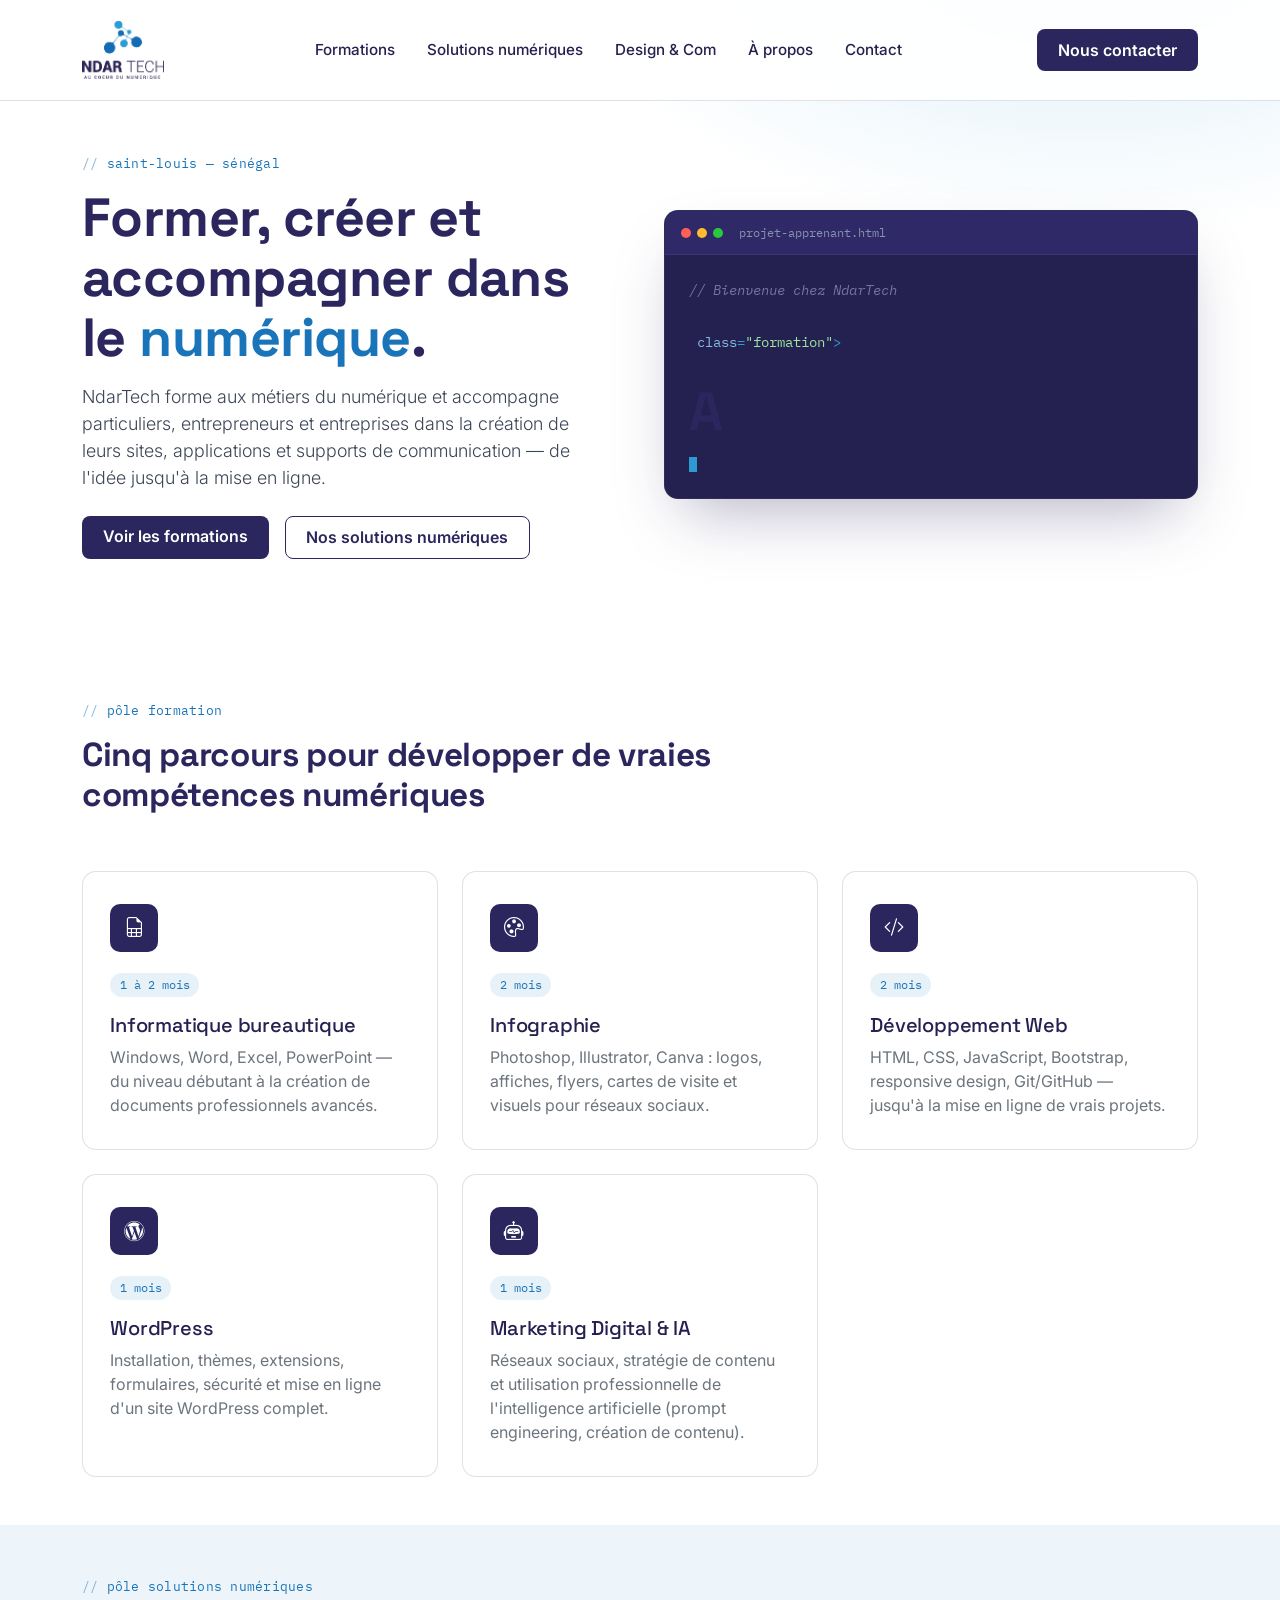
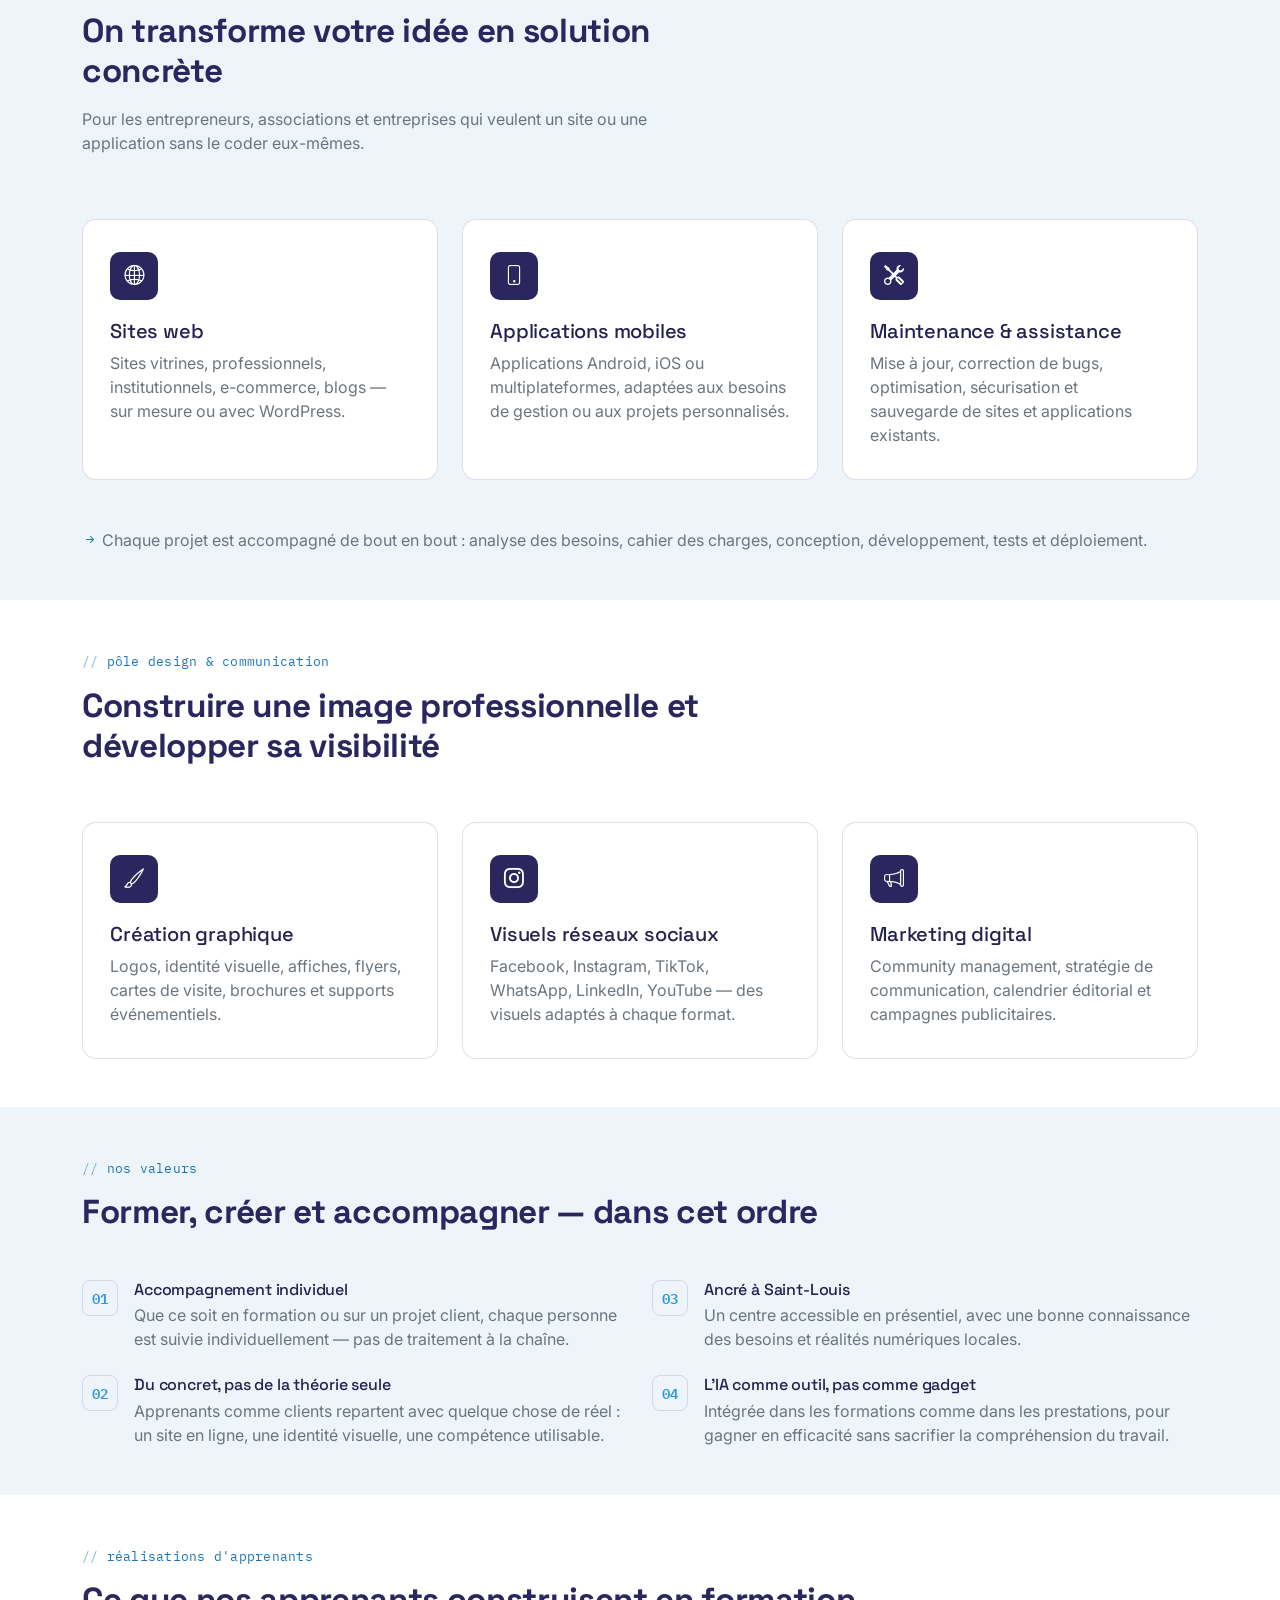
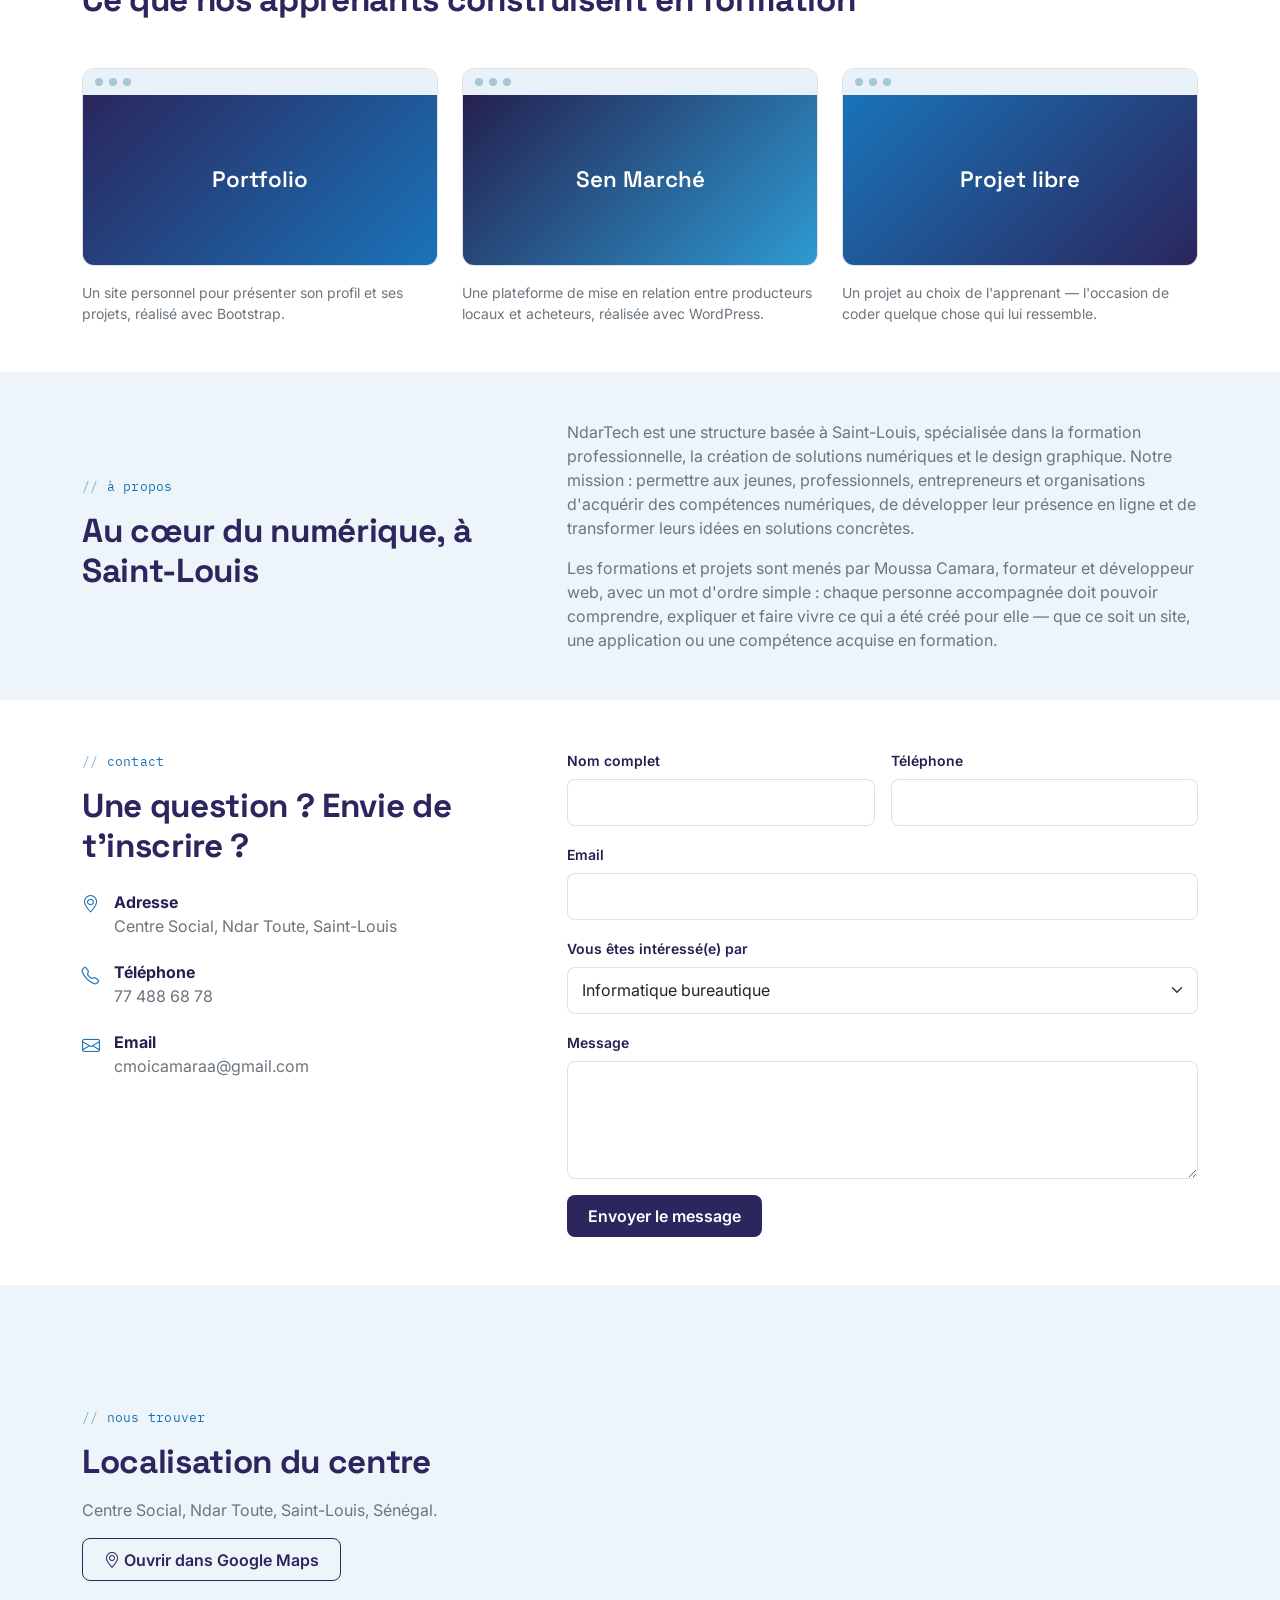
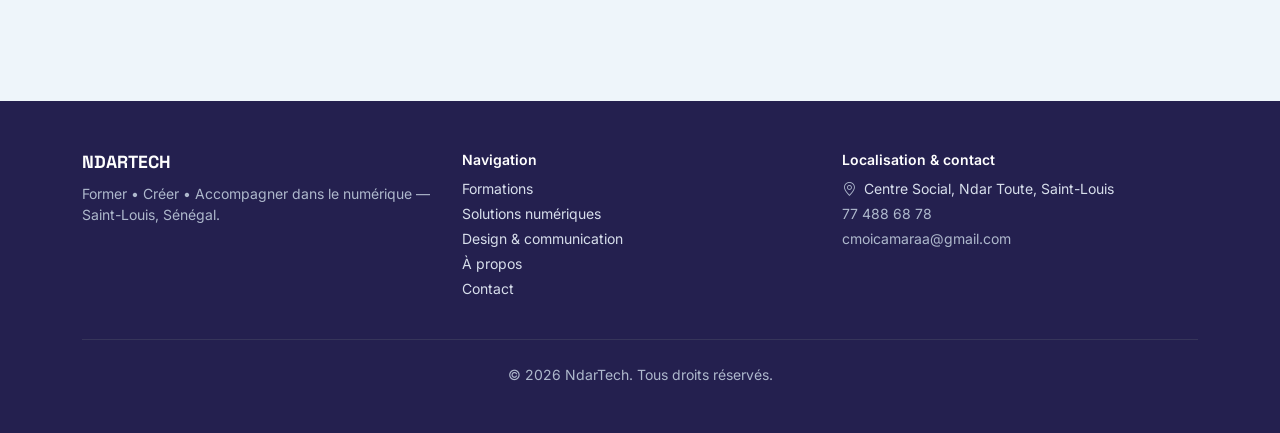
==== ndartech-site.html @ b28cbedf "ajoute logo" ====
<!DOCTYPE html>
<html lang="fr">
<head>
<meta charset="UTF-8">
<meta name="viewport" content="width=device-width, initial-scale=1.0">
<title>NdarTech — Centre de formation numérique à Saint-Louis</title>
<meta name="description" content="NdarTech forme aux métiers du web à Saint-Louis : développement web, Bootstrap, WordPress. Formations pratiques, projets réels, accompagnement personnalisé.">

<link href="https://cdn.jsdelivr.net/npm/bootstrap@5.3.3/dist/css/bootstrap.min.css" rel="stylesheet">
<link rel="stylesheet" href="https://cdn.jsdelivr.net/npm/bootstrap-icons@1.11.3/font/bootstrap-icons.css">
<link rel="preconnect" href="https://fonts.googleapis.com">
<link href="https://fonts.googleapis.com/css2?family=Space+Grotesk:wght@500;600;700&family=Inter:wght@400;500;600&family=IBM+Plex+Mono:wght@500&display=swap" rel="stylesheet">
<link rel="stylesheet" href="style/style.css">

</head>
<body>

<!-- ============ NAVBAR ============ -->
<nav class="navbar navbar-expand-lg navbar-ndar fixed-top py-3">
  <div class="container">
    <a class="navbar-brand" href="#accueil" aria-label="NdarTech, accueil">
      <img src="image/logo.png" alt="NdarTech - Au coeur du numérique">
    </a>
    <button class="navbar-toggler" type="button" data-bs-toggle="collapse" data-bs-target="#nav">
      <span class="navbar-toggler-icon"></span>
    </button>
    <div class="collapse navbar-collapse" id="nav">
      <ul class="navbar-nav mx-auto">
        <li class="nav-item"><a class="nav-link" href="#formations">Formations</a></li>
        <li class="nav-item"><a class="nav-link" href="#solutions">Solutions numériques</a></li>
        <li class="nav-item"><a class="nav-link" href="#design">Design &amp; Com</a></li>
        <li class="nav-item"><a class="nav-link" href="#apropos">À propos</a></li>
        <li class="nav-item"><a class="nav-link" href="#contact">Contact</a></li>
      </ul>
      <a href="#contact" class="btn btn-signal d-none d-lg-inline-block">Nous contacter</a>
    </div>
  </div>
</nav>

<!-- ============ HERO ============ -->
<header class="hero" id="accueil">
  <div class="container">
    <div class="row align-items-center g-5">
      <div class="col-lg-6">
        <div class="eyebrow">saint-louis — sénégal</div>
        <h1>Former, créer et accompagner dans le <em>numérique</em>.</h1>
        <p class="lead mt-3 mb-4">
          NdarTech forme aux métiers du numérique et accompagne particuliers, entrepreneurs et entreprises
          dans la création de leurs sites, applications et supports de communication — de l'idée jusqu'à la mise en ligne.
        </p>
        <div class="d-flex gap-3 flex-wrap justify-content-lg-start justify-content-center">
          <a href="#formations" class="btn btn-signal">Voir les formations</a>
          <a href="#solutions" class="btn btn-outline-ndar">Nos solutions numériques</a>
        </div>
      </div>

      <div class="col-lg-6">
        <div class="editor">
          <div class="editor-bar">
            <span class="editor-dot" style="background:#FF5F57"></span>
            <span class="editor-dot" style="background:#FEBC2E"></span>
            <span class="editor-dot" style="background:#28C840"></span>
            <span class="fname">projet-apprenant.html</span>
          </div>
          <div class="editor-body" id="editorBody"><span id="typedCode"></span><span class="caret"></span></div>
        </div>
      </div>
    </div>
  </div>
</header>

<!-- ============ FORMATIONS ============ -->
<section id="formations" class="py-5 py-lg-6" style="padding-top:5rem;padding-bottom:5rem;">
  <div class="container">
    <div class="row mb-5">
      <div class="col-lg-7">
        <div class="eyebrow">pôle formation</div>
        <h2 class="section-title">Cinq parcours pour développer de vraies compétences numériques</h2>
      </div>
    </div>

    <div class="row g-4">
      <div class="col-md-6 col-lg-4">
        <div class="card-formation">
          <div class="icon-badge"><i class="bi bi-file-earmark-spreadsheet"></i></div>
          <span class="niveau">1 à 2 mois</span>
          <h3 class="h5 mt-3 mb-2">Informatique bureautique</h3>
          <p class="text-secondary mb-0">Windows, Word, Excel, PowerPoint — du niveau débutant à la création de documents professionnels avancés.</p>
        </div>
      </div>
      <div class="col-md-6 col-lg-4">
        <div class="card-formation">
          <div class="icon-badge"><i class="bi bi-palette"></i></div>
          <span class="niveau">2 mois</span>
          <h3 class="h5 mt-3 mb-2">Infographie</h3>
          <p class="text-secondary mb-0">Photoshop, Illustrator, Canva : logos, affiches, flyers, cartes de visite et visuels pour réseaux sociaux.</p>
        </div>
      </div>
      <div class="col-md-6 col-lg-4">
        <div class="card-formation">
          <div class="icon-badge"><i class="bi bi-code-slash"></i></div>
          <span class="niveau">2 mois</span>
          <h3 class="h5 mt-3 mb-2">Développement Web</h3>
          <p class="text-secondary mb-0">HTML, CSS, JavaScript, Bootstrap, responsive design, Git/GitHub — jusqu'à la mise en ligne de vrais projets.</p>
        </div>
      </div>
      <div class="col-md-6 col-lg-4">
        <div class="card-formation">
          <div class="icon-badge"><i class="bi bi-wordpress"></i></div>
          <span class="niveau">1 mois</span>
          <h3 class="h5 mt-3 mb-2">WordPress</h3>
          <p class="text-secondary mb-0">Installation, thèmes, extensions, formulaires, sécurité et mise en ligne d'un site WordPress complet.</p>
        </div>
      </div>
      <div class="col-md-6 col-lg-4">
        <div class="card-formation">
          <div class="icon-badge"><i class="bi bi-robot"></i></div>
          <span class="niveau">1 mois</span>
          <h3 class="h5 mt-3 mb-2">Marketing Digital &amp; IA</h3>
          <p class="text-secondary mb-0">Réseaux sociaux, stratégie de contenu et utilisation professionnelle de l'intelligence artificielle (prompt engineering, création de contenu).</p>
        </div>
      </div>
    </div>
  </div>
</section>

<!-- ============ SOLUTIONS NUMERIQUES ============ -->
<section id="solutions" class="section-alt py-5" style="padding-top:5rem;padding-bottom:5rem;">
  <div class="container">
    <div class="row mb-5">
      <div class="col-lg-7">
        <div class="eyebrow">pôle solutions numériques</div>
        <h2 class="section-title">On transforme votre idée en solution concrète</h2>
        <p class="text-secondary mt-3">Pour les entrepreneurs, associations et entreprises qui veulent un site ou une application sans le coder eux-mêmes.</p>
      </div>
    </div>

    <div class="row g-4">
      <div class="col-md-4">
        <div class="card-formation">
          <div class="icon-badge"><i class="bi bi-globe2"></i></div>
          <h3 class="h5 mt-3 mb-2">Sites web</h3>
          <p class="text-secondary mb-0">Sites vitrines, professionnels, institutionnels, e-commerce, blogs — sur mesure ou avec WordPress.</p>
        </div>
      </div>
      <div class="col-md-4">
        <div class="card-formation">
          <div class="icon-badge"><i class="bi bi-phone"></i></div>
          <h3 class="h5 mt-3 mb-2">Applications mobiles</h3>
          <p class="text-secondary mb-0">Applications Android, iOS ou multiplateformes, adaptées aux besoins de gestion ou aux projets personnalisés.</p>
        </div>
      </div>
      <div class="col-md-4">
        <div class="card-formation">
          <div class="icon-badge"><i class="bi bi-tools"></i></div>
          <h3 class="h5 mt-3 mb-2">Maintenance &amp; assistance</h3>
          <p class="text-secondary mb-0">Mise à jour, correction de bugs, optimisation, sécurisation et sauvegarde de sites et applications existants.</p>
        </div>
      </div>
    </div>

    <p class="text-secondary mt-5 mb-0">
      <i class="bi bi-arrow-right-short text-signal" style="color:var(--signal);"></i>
      Chaque projet est accompagné de bout en bout : analyse des besoins, cahier des charges, conception, développement, tests et déploiement.
    </p>
  </div>
</section>

<!-- ============ DESIGN & COMMUNICATION ============ -->
<section id="design" class="py-5" style="padding-top:5rem;padding-bottom:5rem;">
  <div class="container">
    <div class="row mb-5">
      <div class="col-lg-7">
        <div class="eyebrow">pôle design &amp; communication</div>
        <h2 class="section-title">Construire une image professionnelle et développer sa visibilité</h2>
      </div>
    </div>

    <div class="row g-4">
      <div class="col-md-4">
        <div class="card-formation">
          <div class="icon-badge"><i class="bi bi-brush"></i></div>
          <h3 class="h5 mt-3 mb-2">Création graphique</h3>
          <p class="text-secondary mb-0">Logos, identité visuelle, affiches, flyers, cartes de visite, brochures et supports événementiels.</p>
        </div>
      </div>
      <div class="col-md-4">
        <div class="card-formation">
          <div class="icon-badge"><i class="bi bi-instagram"></i></div>
          <h3 class="h5 mt-3 mb-2">Visuels réseaux sociaux</h3>
          <p class="text-secondary mb-0">Facebook, Instagram, TikTok, WhatsApp, LinkedIn, YouTube — des visuels adaptés à chaque format.</p>
        </div>
      </div>
      <div class="col-md-4">
        <div class="card-formation">
          <div class="icon-badge"><i class="bi bi-megaphone"></i></div>
          <h3 class="h5 mt-3 mb-2">Marketing digital</h3>
          <p class="text-secondary mb-0">Community management, stratégie de communication, calendrier éditorial et campagnes publicitaires.</p>
        </div>
      </div>
    </div>
  </div>
</section>

<!-- ============ POURQUOI NDARTECH ============ -->
<section id="pourquoi" class="section-alt py-5" style="padding-top:5rem;padding-bottom:5rem;">
  <div class="container">
    <div class="eyebrow">nos valeurs</div>
    <h2 class="section-title mb-5">Former, créer et accompagner — dans cet ordre</h2>

    <div class="row g-4">
      <div class="col-md-6">
        <div class="feature mb-4">
          <div class="num">01</div>
          <div>
            <h3 class="h6 mb-1">Accompagnement individuel</h3>
            <p class="text-secondary mb-0">Que ce soit en formation ou sur un projet client, chaque personne est suivie individuellement — pas de traitement à la chaîne.</p>
          </div>
        </div>
        <div class="feature">
          <div class="num">02</div>
          <div>
            <h3 class="h6 mb-1">Du concret, pas de la théorie seule</h3>
            <p class="text-secondary mb-0">Apprenants comme clients repartent avec quelque chose de réel : un site en ligne, une identité visuelle, une compétence utilisable.</p>
          </div>
        </div>
      </div>
      <div class="col-md-6">
        <div class="feature mb-4">
          <div class="num">03</div>
          <div>
            <h3 class="h6 mb-1">Ancré à Saint-Louis</h3>
            <p class="text-secondary mb-0">Un centre accessible en présentiel, avec une bonne connaissance des besoins et réalités numériques locales.</p>
          </div>
        </div>
        <div class="feature">
          <div class="num">04</div>
          <div>
            <h3 class="h6 mb-1">L'IA comme outil, pas comme gadget</h3>
            <p class="text-secondary mb-0">Intégrée dans les formations comme dans les prestations, pour gagner en efficacité sans sacrifier la compréhension du travail.</p>
          </div>
        </div>
      </div>
    </div>
  </div>
</section>

<!-- ============ REALISATIONS ============ -->
<section id="realisations" class="py-5" style="padding-top:5rem;padding-bottom:5rem;">
  <div class="container">
    <div class="eyebrow">réalisations d'apprenants</div>
    <h2 class="section-title mb-5">Ce que nos apprenants construisent en formation</h2>

    <div class="row g-4">
      <div class="col-md-4">
        <div class="browser-card">
          <div class="browser-top"><span class="d"></span><span class="d"></span><span class="d"></span></div>
          <div class="browser-preview" style="background:linear-gradient(135deg,#2B265D,#1974B9);">Portfolio</div>
        </div>
        <p class="text-secondary mt-3 small mb-0">Un site personnel pour présenter son profil et ses projets, réalisé avec Bootstrap.</p>
      </div>
      <div class="col-md-4">
        <div class="browser-card">
          <div class="browser-top"><span class="d"></span><span class="d"></span><span class="d"></span></div>
          <div class="browser-preview" style="background:linear-gradient(135deg,#24204F,#2D9BD2);">Sen Marché</div>
        </div>
        <p class="text-secondary mt-3 small mb-0">Une plateforme de mise en relation entre producteurs locaux et acheteurs, réalisée avec WordPress.</p>
      </div>
      <div class="col-md-4">
        <div class="browser-card">
          <div class="browser-top"><span class="d"></span><span class="d"></span><span class="d"></span></div>
          <div class="browser-preview" style="background:linear-gradient(135deg,#1974B9,#2B265D);">Projet libre</div>
        </div>
        <p class="text-secondary mt-3 small mb-0">Un projet au choix de l'apprenant — l'occasion de coder quelque chose qui lui ressemble.</p>
      </div>
    </div>
  </div>
</section>

<!-- ============ A PROPOS ============ -->
<section id="apropos" class="section-alt py-5" style="padding-top:5rem;padding-bottom:5rem;">
  <div class="container">
    <div class="row align-items-center g-5">
      <div class="col-lg-5">
        <div class="eyebrow">à propos</div>
        <h2 class="section-title">Au cœur du numérique, à Saint-Louis</h2>
      </div>
      <div class="col-lg-7">
        <p class="text-secondary">
          NdarTech est une structure basée à Saint-Louis, spécialisée dans la formation professionnelle,
          la création de solutions numériques et le design graphique. Notre mission : permettre aux jeunes,
          professionnels, entrepreneurs et organisations d'acquérir des compétences numériques, de développer
          leur présence en ligne et de transformer leurs idées en solutions concrètes.
        </p>
        <p class="text-secondary mb-0">
          Les formations et projets sont menés par Moussa Camara, formateur et développeur web, avec un mot
          d'ordre simple : chaque personne accompagnée doit pouvoir comprendre, expliquer et faire vivre
          ce qui a été créé pour elle — que ce soit un site, une application ou une compétence acquise en formation.
        </p>
      </div>
    </div>
  </div>
</section>

<!-- ============ CONTACT ============ -->
<section id="contact" class="py-5" style="padding-top:5rem;padding-bottom:5rem;">
  <div class="container">
    <div class="row g-5">
      <div class="col-lg-5">
        <div class="eyebrow">contact</div>
        <h2 class="section-title mb-4">Une question ? Envie de t'inscrire ?</h2>

        <div class="contact-info-item">
          <i class="bi bi-geo-alt"></i>
          <div><strong>Adresse</strong><br><span class="text-secondary">Centre Social, Ndar Toute, Saint-Louis</span></div>
        </div>
        <div class="contact-info-item">
          <i class="bi bi-telephone"></i>
          <div><strong>Téléphone</strong><br><span class="text-secondary">77 488 68 78</span></div>
        </div>
        <div class="contact-info-item">
          <i class="bi bi-envelope"></i>
          <div><strong>Email</strong><br><span class="text-secondary">cmoicamaraa@gmail.com</span></div>
        </div>
      </div>

      <div class="col-lg-7">
        <form class="row g-3">
          <div class="col-md-6">
            <label class="form-label small fw-semibold">Nom complet</label>
            <input type="text" class="form-control" required>
          </div>
          <div class="col-md-6">
            <label class="form-label small fw-semibold">Téléphone</label>
            <input type="tel" class="form-control">
          </div>
          <div class="col-12">
            <label class="form-label small fw-semibold">Email</label>
            <input type="email" class="form-control" required>
          </div>
          <div class="col-12">
            <label class="form-label small fw-semibold">Vous êtes intéressé(e) par</label>
            <select class="form-select">
              <optgroup label="Formations">
                <option>Informatique bureautique</option>
                <option>Infographie</option>
                <option>Développement Web</option>
                <option>WordPress</option>
                <option>Marketing Digital &amp; IA</option>
              </optgroup>
              <optgroup label="Solutions numériques">
                <option>Création d'un site web</option>
                <option>Création d'une application mobile</option>
                <option>Maintenance d'un site existant</option>
              </optgroup>
              <optgroup label="Design &amp; communication">
                <option>Logo / identité visuelle</option>
                <option>Visuels réseaux sociaux</option>
              </optgroup>
              <option>Je ne sais pas encore</option>
            </select>
          </div>
          <div class="col-12">
            <label class="form-label small fw-semibold">Message</label>
            <textarea class="form-control" rows="4"></textarea>
          </div>
          <div class="col-12">
            <button type="submit" class="btn btn-signal">Envoyer le message</button>
          </div>
        </form>
      </div>
    </div>
  </div>
</section>

<!-- ============ LOCALISATION ============ -->
<section class="location-map py-5" aria-labelledby="location-title">
  <div class="container">
    <div class="row align-items-center g-4">
      <div class="col-lg-4">
        <div class="eyebrow">nous trouver</div>
        <h2 id="location-title" class="section-title mb-3">Localisation du centre</h2>
        <p class="text-secondary mb-3">Centre Social, Ndar Toute, Saint-Louis, Sénégal.</p>
        <a class="btn btn-outline-ndar" href="https://www.google.com/maps/search/?api=1&amp;query=Centre+Social+Ndar+Toute+Saint-Louis+Senegal" target="_blank" rel="noopener noreferrer">
          <i class="bi bi-geo-alt me-1" aria-hidden="true"></i>Ouvrir dans Google Maps
        </a>
      </div>
      <div class="col-lg-8">
        <iframe
          src="https://www.google.com/maps?q=Centre+Social+Ndar+Toute+Saint-Louis+Senegal&amp;output=embed"
          title="Localisation du centre NdarTech sur Google Maps"
          loading="lazy"
          referrerpolicy="no-referrer-when-downgrade">
        </iframe>
      </div>
    </div>
  </div>
</section>

<!-- ============ FOOTER ============ -->
<footer class="py-5">
  <div class="container">
    <div class="row g-4">
      <div class="col-md-4">
        <div class="brand mb-2">NDARTECH</div>
        <p class="small mb-0">Former • Créer • Accompagner dans le numérique — Saint-Louis, Sénégal.</p>
      </div>
      <div class="col-md-4">
        <div class="text-white fw-semibold mb-2 small">Navigation</div>
        <ul class="list-unstyled small">
          <li class="mb-1"><a href="#formations">Formations</a></li>
          <li class="mb-1"><a href="#solutions">Solutions numériques</a></li>
          <li class="mb-1"><a href="#design">Design &amp; communication</a></li>
          <li class="mb-1"><a href="#apropos">À propos</a></li>
          <li><a href="#contact">Contact</a></li>
        </ul>
      </div>
      <div class="col-md-4">
        <div class="text-white fw-semibold mb-2 small">Localisation &amp; contact</div>
        <p class="small mb-1">
          <i class="bi bi-geo-alt me-1" aria-hidden="true"></i>
          <a href="https://www.google.com/maps/search/?api=1&amp;query=Centre+Social+Ndar+Toute+Saint-Louis+Senegal" target="_blank" rel="noopener noreferrer">Centre Social, Ndar Toute, Saint-Louis</a>
        </p>
        <p class="small mb-1">77 488 68 78</p>
        <p class="small mb-0">cmoicamaraa@gmail.com</p>
      </div>
    </div>
    <hr class="border-secondary my-4">
    <p class="small mb-0 text-center">&copy; 2026 NdarTech. Tous droits réservés.</p>
  </div>
</footer>

<script src="https://cdn.jsdelivr.net/npm/bootstrap@5.3.3/dist/js/bootstrap.bundle.min.js"></script>
<script>
// Effet "machine à écrire" dans l'éditeur de code du hero
const codeLines = [
  {t:'com', text:'// Bienvenue chez NdarTech'},
  {t:'raw', text:''},
  {t:'tag', text:'<section', tail:[{t:'attr',text:' class'},{t:'raw',text:'='},{t:'str',text:'"formation"'},{t:'tag',text:'>'}]},
  {t:'raw', text:'  <h1>Apprendre à coder,'},
  {t:'raw', text:'      pour de vrai.</h1>'},
  {t:'raw', text:'  <p>Saint-Louis, Sénégal</p>'},
  {t:'tag', text:'</section>'},
];

function buildLineHTML(line){
  if(line.t==='com') return `<span class="tok-com">${line.text}</span>`;
  if(line.t==='tag'){
    let html = `<span class="tok-tag">${line.text}</span>`;
    if(line.tail){
      line.tail.forEach(p=>{
        if(p.t==='attr') html+=`<span class="tok-attr">${p.text}</span>`;
        else if(p.t==='str') html+=`<span class="tok-str">${p.text}</span>`;
        else html+=`<span class="tok-tag">${p.text}</span>`;
      });
    }
    return html;
  }
  return `<span class="tok-txt">${line.text}</span>`;
}

const target = document.getElementById('typedCode');
let li=0, ci=0;
function typeNext(){
  if(li>=codeLines.length){ return; }
  const full = codeLines[li];
  const plain = full.text + (full.tail? full.tail.map(p=>p.text).join(''):'');
  if(ci<=plain.length){
    // Rebuild all completed lines + current partial line
    let out='';
    for(let i=0;i<li;i++){ out+= buildLineHTML(codeLines[i]) + '\n'; }
    out += `<span class="tok-txt">${plain.slice(0,ci)}</span>`;
    target.innerHTML = out;
    ci++;
    setTimeout(typeNext, 26);
  } else {
    li++; ci=0;
    setTimeout(typeNext, 180);
  }
}
typeNext();
</script>
</body>
</html>
---- style/style.css ----
:root{
  --ink:#24204F;
  --navy:#2B265D;
  --signal:#1974B9;
  --cyan:#2D9BD2;
  --sand:#EEF5FA;
  --paper:#FFFFFF;
  --line:rgba(43,38,93,.14);
}

*{box-sizing:border-box;}
html{scroll-behavior:smooth;}
body{
  font-family:'Inter',sans-serif;
  color:var(--ink);
  background:var(--paper);
  -webkit-font-smoothing:antialiased;
}
h1,h2,h3,h4,.display-font{
  font-family:'Space Grotesk',sans-serif;
  letter-spacing:-0.01em;
}
.mono{
  font-family:'IBM Plex Mono',monospace;
}
.eyebrow{
  font-family:'IBM Plex Mono',monospace;
  font-size:.8rem;
  color:var(--signal);
  letter-spacing:.02em;
  display:inline-flex;
  align-items:center;
  gap:.5rem;
  margin-bottom:.9rem;
}
.eyebrow::before{content:"//";opacity:.55;}

section{scroll-margin-top:76px;}

/* ---------- NAVBAR ---------- */
.navbar-ndar{
  background:rgba(255,255,255,.92);
  backdrop-filter:blur(10px);
  border-bottom:1px solid var(--line);
}
.navbar-ndar .navbar-brand{
  font-family:'Space Grotesk',sans-serif;
  font-weight:700;
  color:var(--navy)!important;
  font-size:1.15rem;
}
.navbar-ndar .navbar-brand img{
  display:block;
  width:auto;
  height:58px;
  object-fit:contain;
}
.navbar-ndar .navbar-brand span{color:var(--signal);}
.navbar-ndar .nav-link{
  color:var(--ink)!important;
  font-weight:500;
  font-size:.95rem;
  margin:0 .5rem;
}
.navbar-ndar .nav-link:hover{color:var(--signal)!important;}
.btn-signal{
  background:var(--navy);
  color:#fff;
  border:none;
  font-weight:600;
  padding:.55rem 1.3rem;
  border-radius:8px;
  transition:.2s;
}
.btn-signal:hover{background:var(--signal);color:#fff;}
.btn-outline-ndar{
  border:1.5px solid var(--navy);
  color:var(--navy);
  font-weight:600;
  border-radius:8px;
  padding:.55rem 1.3rem;
  background:transparent;
  transition:.2s;
}
.btn-outline-ndar:hover{background:var(--navy);color:#fff;}

/* ---------- HERO ---------- */
.hero{
  background:
    radial-gradient(900px 500px at 85% -10%, rgba(45,155,210,.18), transparent 60%),
    linear-gradient(180deg,#fff 0%, #fff 100%);
  padding:150px 0 90px;
}
.hero h1{
  font-size:clamp(2.2rem, 4.2vw, 3.4rem);
  font-weight:700;
  color:var(--navy);
  line-height:1.12;
}
.hero h1 em{
  font-style:normal;
  color:var(--signal);
  position:relative;
}
.hero p.lead{
  color:#3c4657;
  font-size:1.12rem;
  max-width:520px;
}

/* Code editor mockup — signature element */
.editor{
  background:var(--ink);
  border-radius:14px;
  box-shadow:0 30px 60px -20px rgba(43,38,93,.35);
  overflow:hidden;
  border:1px solid rgba(255,255,255,.06);
}
.editor-bar{
  display:flex;
  align-items:center;
  gap:6px;
  padding:12px 16px;
  background:#302967;
  border-bottom:1px solid rgba(255,255,255,.06);
}
.editor-dot{width:10px;height:10px;border-radius:50%;}
.editor-bar .fname{
  margin-left:10px;
  font-family:'IBM Plex Mono',monospace;
  font-size:.78rem;
  color:#8593AC;
}
.editor-body{
  padding:22px 24px;
  font-family:'IBM Plex Mono',monospace;
  font-size:.86rem;
  line-height:1.9;
  min-height:230px;
}
.editor-body .ln{color:#4C5A76;user-select:none;display:inline-block;width:22px;}
.tok-tag{color:#2D9BD2;}
.tok-attr{color:#82BCE0;}
.tok-str{color:#9EE6A0;}
.tok-com{color:#7773A2;font-style:italic;}
.tok-txt{color:#E7ECF5;}
#typedCode{white-space:pre;color:#E7ECF5;}
.caret{
  display:inline-block;width:8px;height:1.1em;background:var(--cyan);
  vertical-align:text-bottom;animation:blink 1s step-end infinite;
}
@keyframes blink{50%{opacity:0;}}

/* ---------- SECTIONS GÉNÉRAL ---------- */
.section-alt{background:var(--sand);}
.section-title{
  font-weight:700;
  color:var(--navy);
  font-size:clamp(1.6rem,2.6vw,2.1rem);
}

/* ---------- FORMATIONS ---------- */
.card-formation{
  border:1px solid var(--line);
  border-radius:14px;
  padding:2rem 1.7rem;
  background:#fff;
  height:100%;
  transition:.25s;
}
.card-formation:hover{
  border-color:var(--signal);
  box-shadow:0 20px 40px -24px rgba(22,48,92,.28);
  transform:translateY(-3px);
}
.icon-badge{
  width:48px;height:48px;
  border-radius:10px;
  background:var(--navy);
  color:#fff;
  display:flex;align-items:center;justify-content:center;
  font-size:1.25rem;
  margin-bottom:1.2rem;
}
.card-formation .niveau{
  font-family:'IBM Plex Mono',monospace;
  font-size:.75rem;
  color:var(--signal);
  background:rgba(25,116,185,.10);
  padding:.2rem .6rem;
  border-radius:20px;
  display:inline-block;
}

/* ---------- POURQUOI ---------- */
.feature{
  display:flex;
  gap:1rem;
  align-items:flex-start;
}
.feature .num{
  font-family:'IBM Plex Mono',monospace;
  color:var(--cyan);
  font-weight:600;
  font-size:.85rem;
  border:1px solid var(--line);
  border-radius:8px;
  width:36px;height:36px;
  display:flex;align-items:center;justify-content:center;
  flex-shrink:0;
}

/* ---------- REALISATIONS ---------- */
.browser-card{
  border-radius:12px;
  overflow:hidden;
  border:1px solid var(--line);
  background:#fff;
}
.browser-top{
  background:#E8F1F7;
  padding:9px 12px;
  display:flex;
  align-items:center;
  gap:6px;
}
.browser-top .d{width:8px;height:8px;border-radius:50%;background:#A6C6D9;}
.browser-preview{
  height:170px;
  display:flex;align-items:center;justify-content:center;
  font-family:'Space Grotesk',sans-serif;
  font-weight:600;
  font-size:1.4rem;
  color:#fff;
}

/* ---------- CONTACT ---------- */
.contact-info-item{
  display:flex;gap:.9rem;align-items:flex-start;margin-bottom:1.4rem;
}
.contact-info-item i{color:var(--signal);font-size:1.1rem;margin-top:.15rem;}
.form-control, .form-select{
  border-radius:8px;
  border:1.5px solid var(--line);
  padding:.65rem .9rem;
}
.form-control:focus, .form-select:focus{
  border-color:var(--signal);
  box-shadow:0 0 0 3px rgba(25,116,185,.14);
}

/* ---------- LOCALISATION ---------- */
.location-map{
  background:var(--sand);
}
.location-map iframe{
  display:block;
  width:100%;
  min-height:320px;
  border:0;
  border-radius:12px;
}

/* ---------- FOOTER ---------- */
footer{background:var(--ink);color:#AEB8CC;}
footer a{color:#D7DEEB;text-decoration:none;}
footer a:hover{color:var(--cyan);}
footer .brand{
  font-family:'Space Grotesk',sans-serif;
  color:#fff;font-weight:700;font-size:1.1rem;
}

@media(max-width:991px){
  .hero{padding:130px 0 60px;text-align:center;}
  .hero p.lead{margin-left:auto;margin-right:auto;}
  .hero .editor{margin-top:3rem;}
}
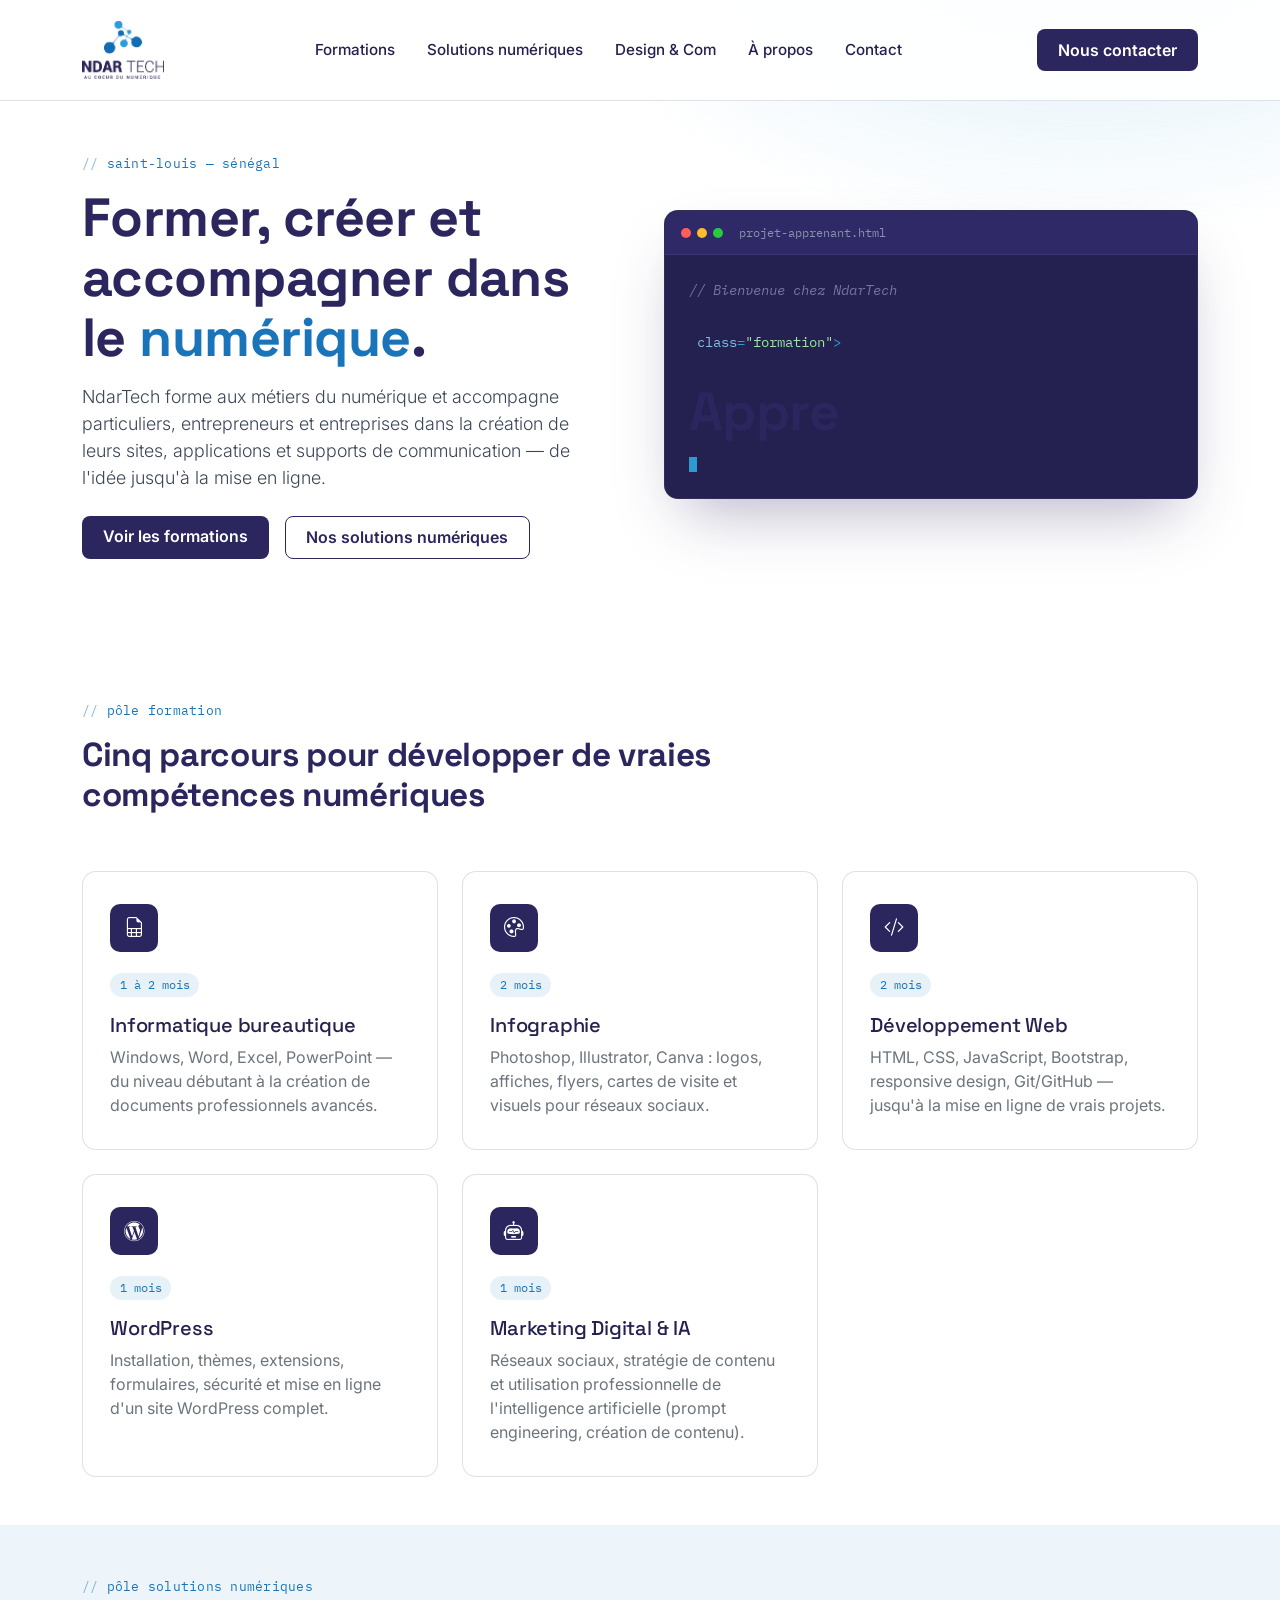
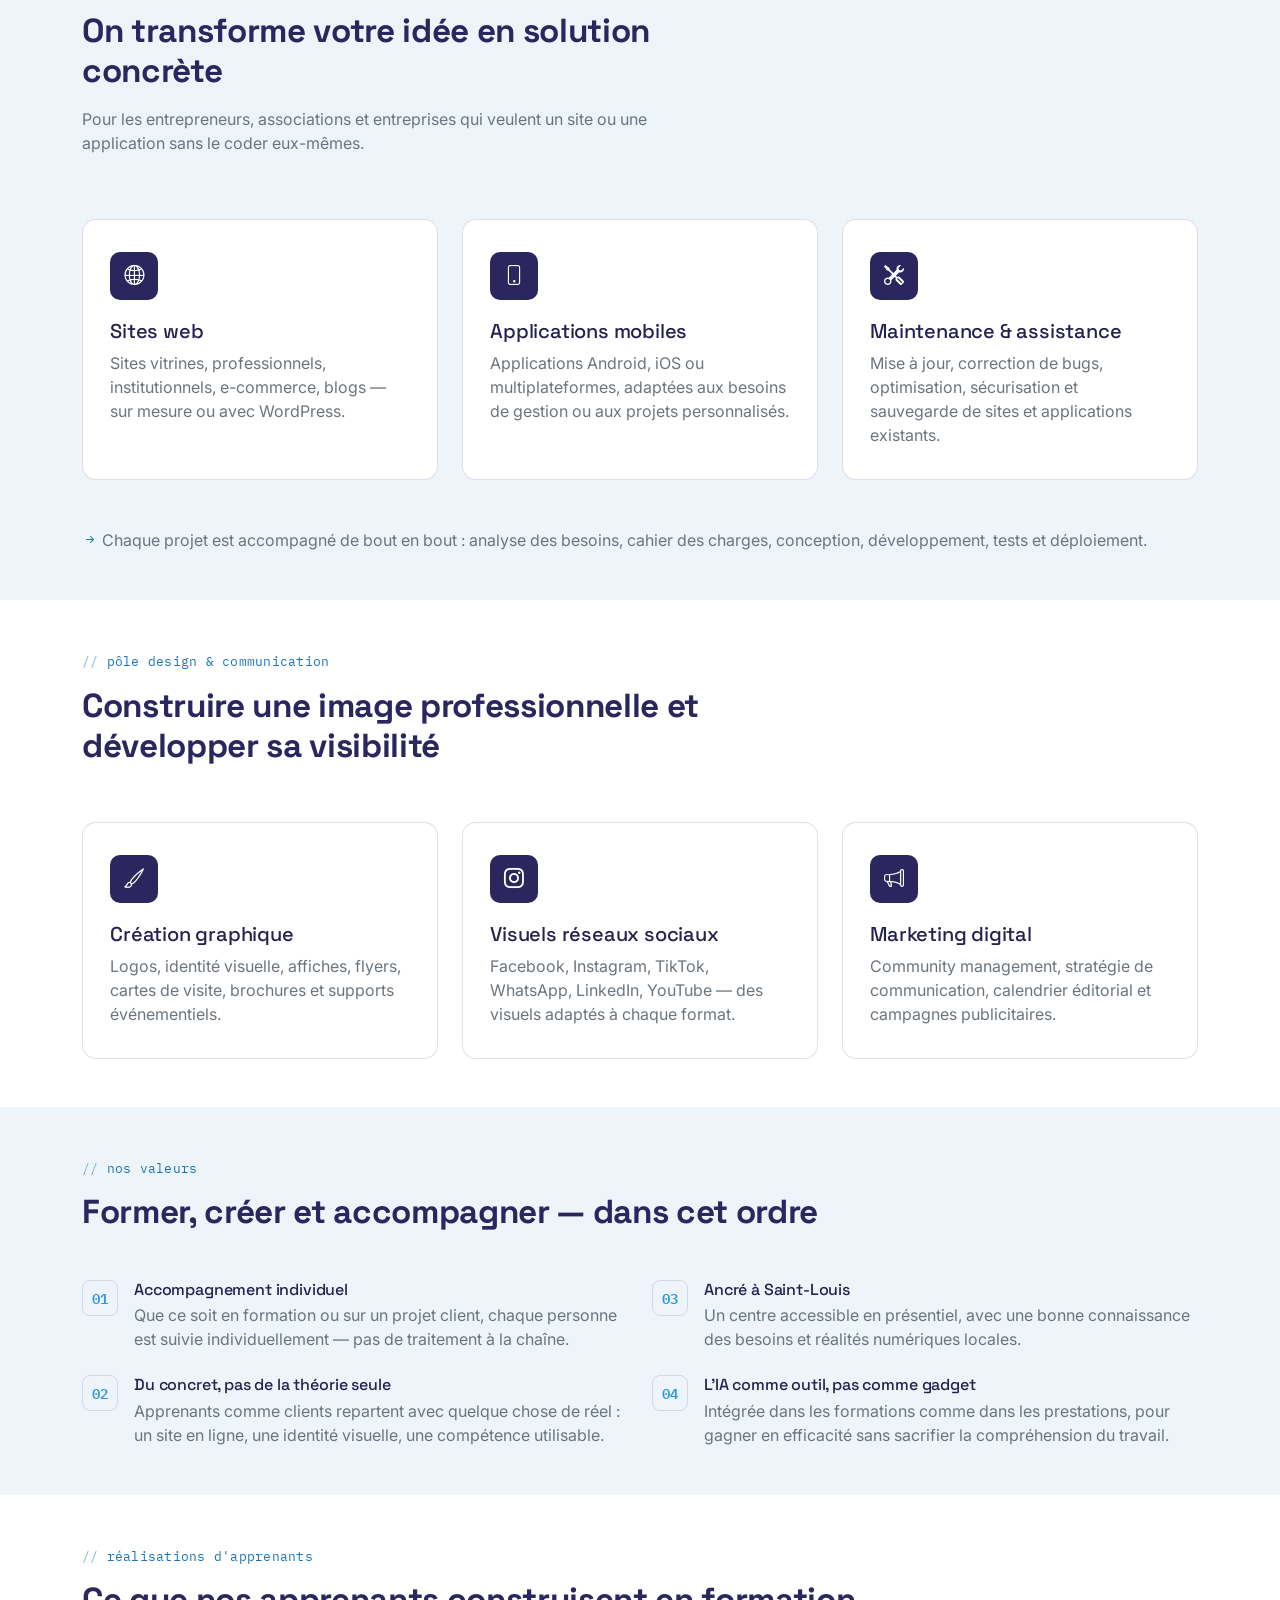
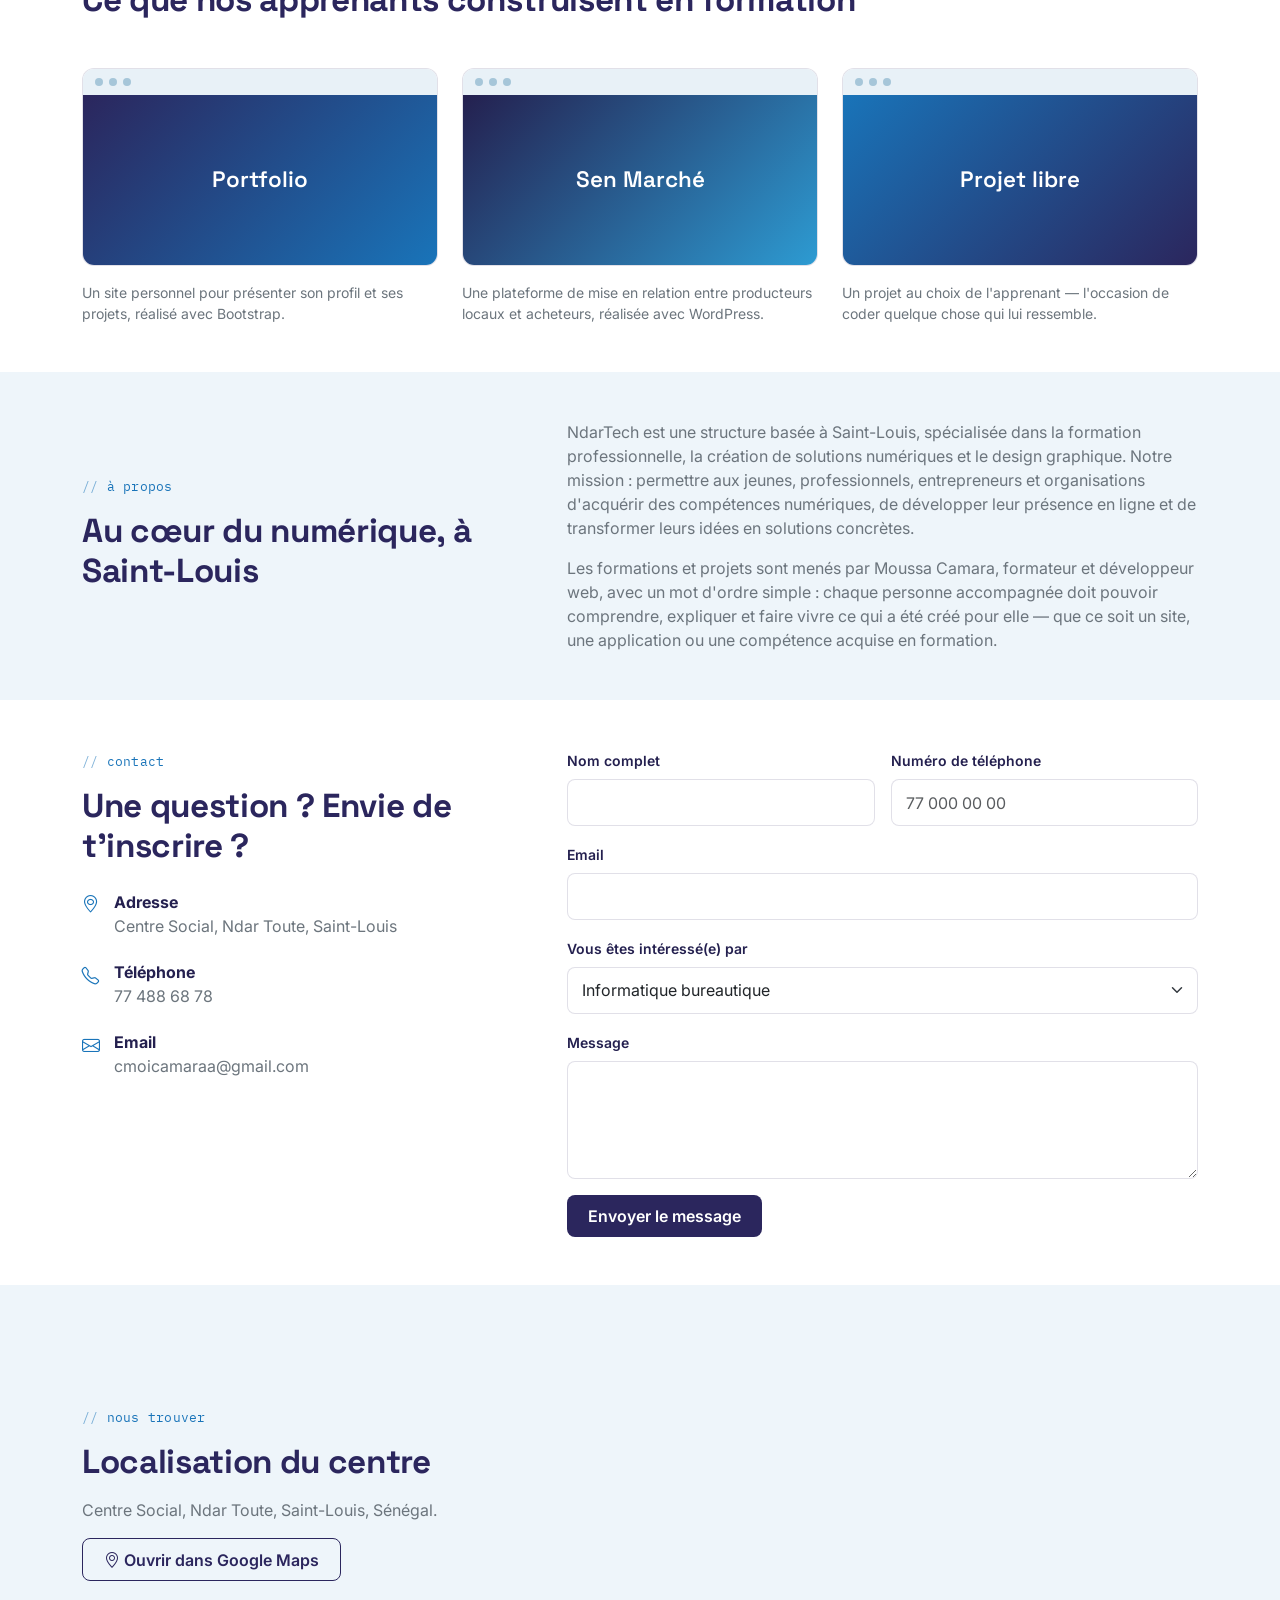
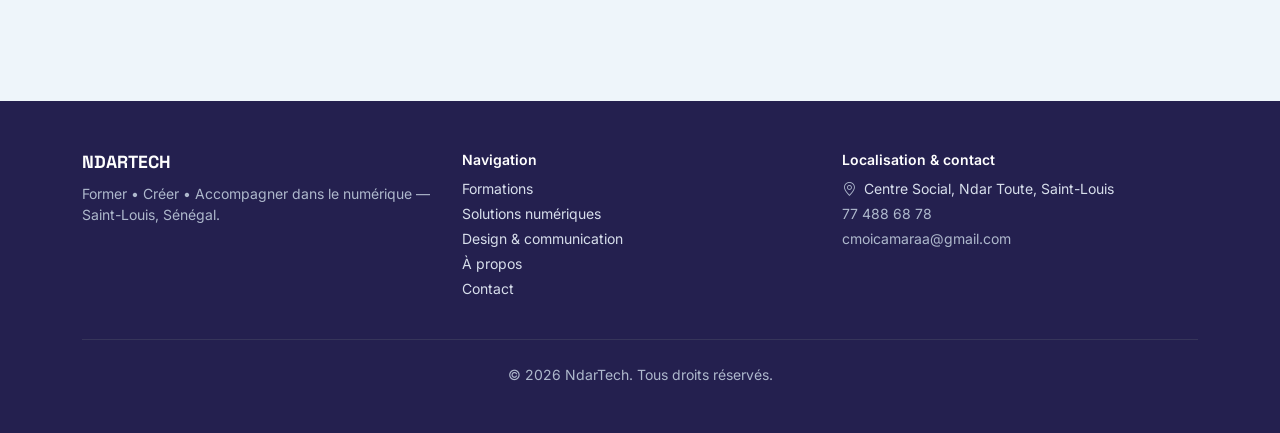
==== commit ee14c39a: "formulaire" ====
--- a/ndartech-site.html
+++ b/ndartech-site.html
@@ -325,22 +325,23 @@
       </div>
 
       <div class="col-lg-7">
-        <form class="row g-3">
+        <form class="row g-3" action="https://formspree.io/f/xdenjyqw" method="POST">
+          <input type="hidden" name="_subject" value="Nouvelle demande depuis le site NdarTech">
           <div class="col-md-6">
             <label class="form-label small fw-semibold">Nom complet</label>
-            <input type="text" class="form-control" required>
+            <input type="text" name="nom" class="form-control" autocomplete="name" required>
           </div>
           <div class="col-md-6">
-            <label class="form-label small fw-semibold">Téléphone</label>
-            <input type="tel" class="form-control">
+            <label class="form-label small fw-semibold" for="telephone">Numéro de téléphone</label>
+            <input type="tel" id="telephone" name="telephone" class="form-control" autocomplete="tel" inputmode="tel" placeholder="77 000 00 00" required>
           </div>
           <div class="col-12">
             <label class="form-label small fw-semibold">Email</label>
-            <input type="email" class="form-control" required>
+            <input type="email" name="email" class="form-control" autocomplete="email" required>
           </div>
           <div class="col-12">
             <label class="form-label small fw-semibold">Vous êtes intéressé(e) par</label>
-            <select class="form-select">
+            <select name="interet" class="form-select">
               <optgroup label="Formations">
                 <option>Informatique bureautique</option>
                 <option>Infographie</option>
@@ -362,7 +363,7 @@
           </div>
           <div class="col-12">
             <label class="form-label small fw-semibold">Message</label>
-            <textarea class="form-control" rows="4"></textarea>
+            <textarea name="message" class="form-control" rows="4"></textarea>
           </div>
           <div class="col-12">
             <button type="submit" class="btn btn-signal">Envoyer le message</button>
